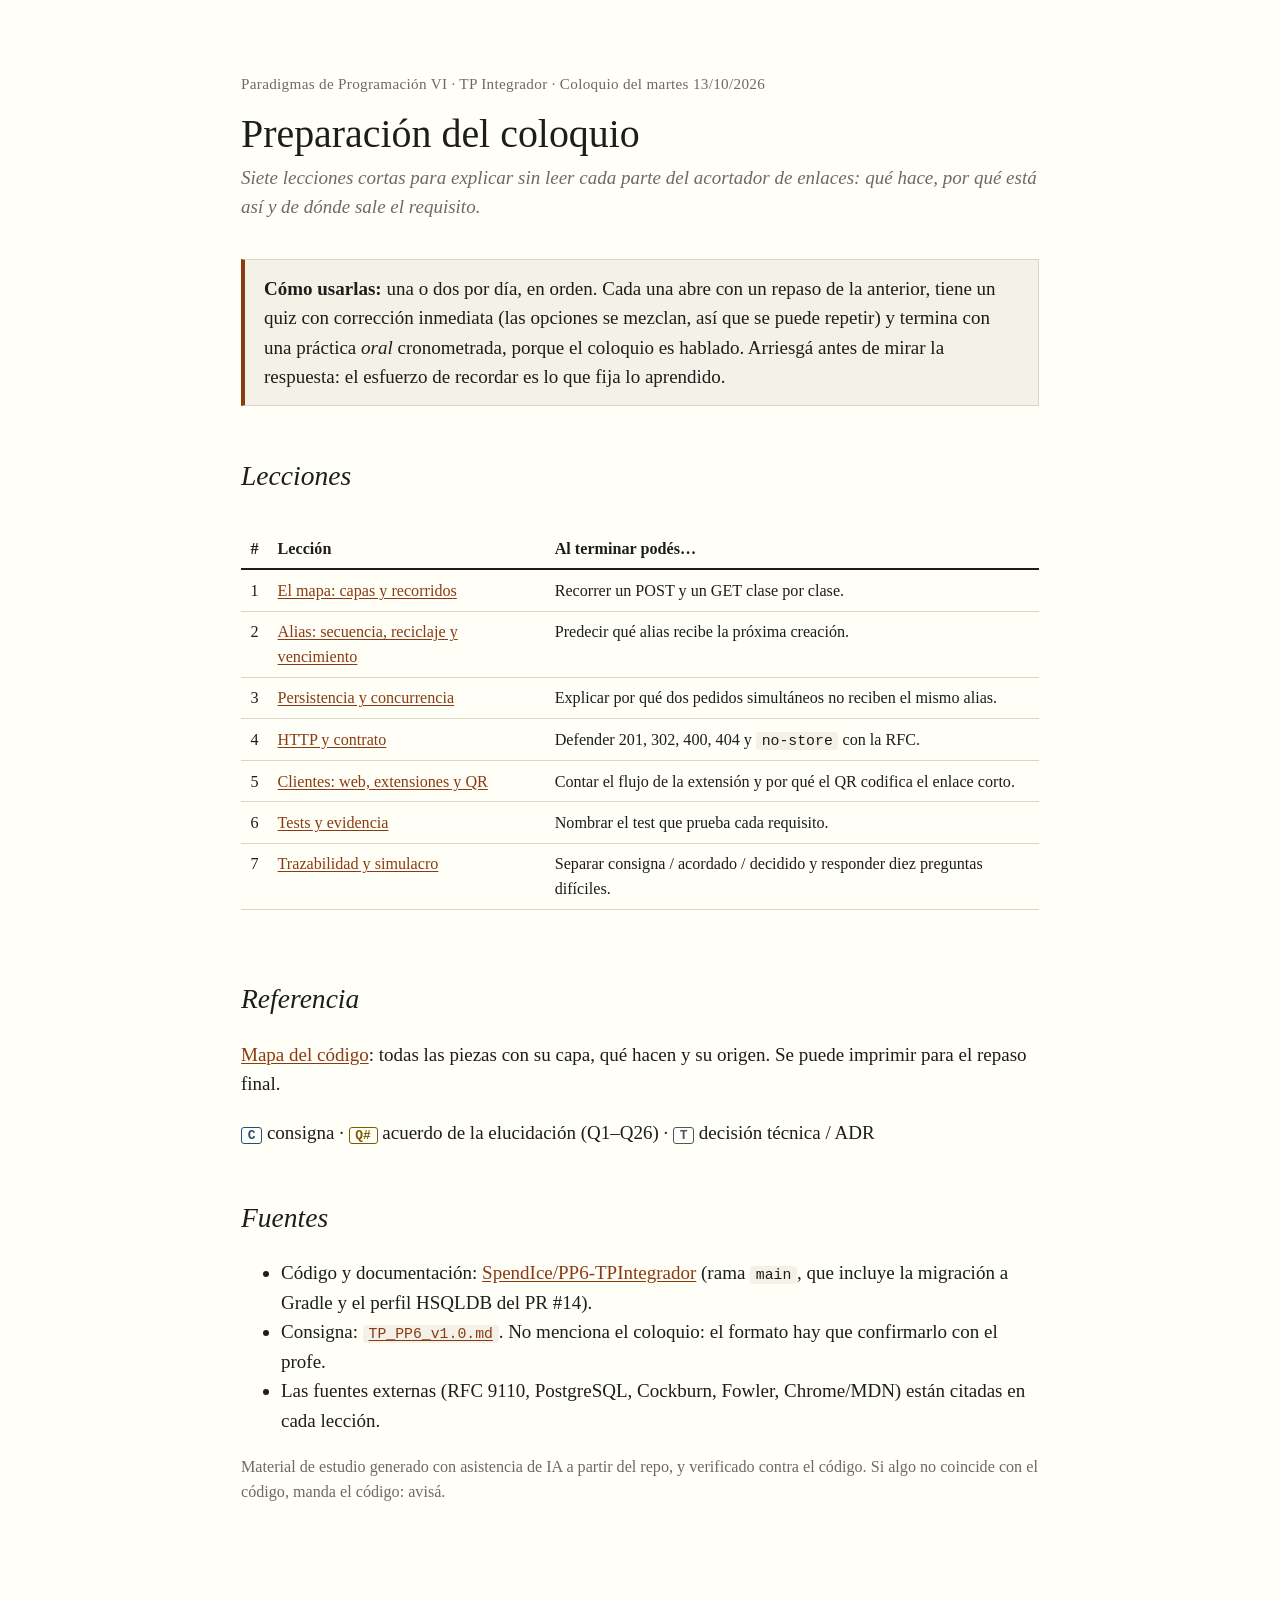
==== index.html @ 9c4c705b "docs: lecciones de preparacion del coloquio del TP Integrador" ====
<!DOCTYPE html>
<html lang="es">
<head>
<meta charset="utf-8">
<meta name="viewport" content="width=device-width, initial-scale=1">
<title>Coloquio TP Integrador</title>
<link rel="stylesheet" href="assets/curso.css">
</head>
<body>
<main>

<p class="meta">Paradigmas de Programación VI · TP Integrador · Coloquio del martes 13/10/2026</p>
<h1>Preparación del coloquio</h1>
<p class="subtitulo">Siete lecciones cortas para explicar sin leer cada parte del acortador de enlaces: qué hace,
por qué está así y de dónde sale el requisito.</p>

<div class="victoria">
  <strong>Cómo usarlas:</strong> una o dos por día, en orden. Cada una abre con un repaso de la anterior, tiene un
  quiz con corrección inmediata (las opciones se mezclan, así que se puede repetir) y termina con una práctica
  <em>oral</em> cronometrada, porque el coloquio es hablado. Arriesgá antes de mirar la respuesta: el esfuerzo de
  recordar es lo que fija lo aprendido.
</div>

<h2>Lecciones</h2>
<div class="tabla-scroll"><table>
<tr><th>#</th><th>Lección</th><th>Al terminar podés…</th></tr>
<tr><td>1</td><td><a href="lessons/0001-el-mapa-capas-y-recorridos.html">El mapa: capas y recorridos</a></td><td>Recorrer un POST y un GET clase por clase.</td></tr>
<tr><td>2</td><td><a href="lessons/0002-alias-secuencia-reciclaje-vencimiento.html">Alias: secuencia, reciclaje y vencimiento</a></td><td>Predecir qué alias recibe la próxima creación.</td></tr>
<tr><td>3</td><td><a href="lessons/0003-persistencia-y-concurrencia.html">Persistencia y concurrencia</a></td><td>Explicar por qué dos pedidos simultáneos no reciben el mismo alias.</td></tr>
<tr><td>4</td><td><a href="lessons/0004-http-y-contrato.html">HTTP y contrato</a></td><td>Defender 201, 302, 400, 404 y <code>no-store</code> con la RFC.</td></tr>
<tr><td>5</td><td><a href="lessons/0005-clientes-web-extensiones-qr.html">Clientes: web, extensiones y QR</a></td><td>Contar el flujo de la extensión y por qué el QR codifica el enlace corto.</td></tr>
<tr><td>6</td><td><a href="lessons/0006-tests-y-evidencia.html">Tests y evidencia</a></td><td>Nombrar el test que prueba cada requisito.</td></tr>
<tr><td>7</td><td><a href="lessons/0007-trazabilidad-y-simulacro.html">Trazabilidad y simulacro</a></td><td>Separar consigna / acordado / decidido y responder diez preguntas difíciles.</td></tr>
</table></div>

<h2>Referencia</h2>
<p><a href="reference/mapa-del-codigo.html">Mapa del código</a>: todas las piezas con su capa, qué hacen y su origen.
Se puede imprimir para el repaso final.</p>

<p><span class="tag c">C</span> consigna · <span class="tag q">Q#</span> acuerdo de la elucidación (Q1–Q26) ·
<span class="tag t">T</span> decisión técnica / ADR</p>

<h2>Fuentes</h2>
<ul>
  <li>Código y documentación: <a href="https://github.com/SpendIce/PP6-TPIntegrador">SpendIce/PP6-TPIntegrador</a>
  (rama <code>main</code>, que incluye la migración a Gradle y el perfil HSQLDB del PR #14).</li>
  <li>Consigna: <a href="https://github.com/SpendIce/PP6-TPIntegrador/blob/main/TP_PP6_v1.0.md"><code>TP_PP6_v1.0.md</code></a>.
  No menciona el coloquio: el formato hay que confirmarlo con el profe.</li>
  <li>Las fuentes externas (RFC 9110, PostgreSQL, Cockburn, Fowler, Chrome/MDN) están citadas en cada lección.</li>
</ul>

<p class="nota">Material de estudio generado con asistencia de IA a partir del repo, y verificado contra el código.
Si algo no coincide con el código, manda el código: avisá.</p>

</main>
</body>
</html>
---- assets/curso.css ----
/* Hoja compartida del curso: todas las lecciones y referencias la enlazan. */
:root {
  --bg: #fffff8;
  --fg: #1d1d1b;
  --muted: #6b6b63;
  --rule: #d9d6c8;
  --panel: #f4f2e8;
  --accent: #8a3b12;
  --ok: #2f6b2f;
  --ok-bg: #e5f1e0;
  --bad: #9b2226;
  --bad-bg: #f7e1df;
  --tag-c: #1f4e79;
  --tag-q: #7a5c00;
  --tag-t: #4b5563;
  --serif: "Iowan Old Style", "Palatino Linotype", Palatino, "Book Antiqua", Georgia, serif;
  --mono: "JetBrains Mono", "Fira Code", ui-monospace, Menlo, Consolas, monospace;
}
@media (prefers-color-scheme: dark) {
  :root:not([data-theme="light"]) {
    --bg: #161614;
    --fg: #e8e6dc;
    --muted: #a19f93;
    --rule: #3a3933;
    --panel: #22211d;
    --accent: #e0915c;
    --ok: #9fd39a;
    --ok-bg: #1f3320;
    --bad: #f0a3a3;
    --bad-bg: #3a1f1f;
    --tag-c: #8ab8e6;
    --tag-q: #e3c46a;
    --tag-t: #b8bec8;
  }
}

* { box-sizing: border-box; }
html { font-size: 19px; }
body {
  margin: 0;
  padding: 3rem 16px 5rem;
  background: var(--bg);
  color: var(--fg);
  font-family: var(--serif);
  line-height: 1.55;
}
main { max-width: 42rem; margin: 0 auto; }
main.ancho { max-width: 60rem; }

h1 { font-weight: 400; font-size: 2.1rem; line-height: 1.15; margin: 0 0 .3rem; }
h2 { font-weight: 400; font-style: italic; font-size: 1.45rem; margin: 2.6rem 0 .6rem; }
h3 { font-weight: 600; font-size: 1.05rem; margin: 1.6rem 0 .4rem; }
p, li { hyphens: auto; }
.subtitulo { color: var(--muted); font-style: italic; margin: 0 0 2rem; }
.meta { font-size: .8rem; color: var(--muted); letter-spacing: .02em; }
a { color: var(--accent); text-underline-offset: 2px; }
hr { border: 0; border-top: 1px solid var(--rule); margin: 2.5rem 0; }

code, pre, kbd { font-family: var(--mono); font-size: .78rem; }
code { background: var(--panel); padding: .05rem .3rem; border-radius: 3px; overflow-wrap: anywhere; }
pre {
  background: var(--panel);
  padding: .9rem 1rem;
  border-left: 3px solid var(--rule);
  overflow-x: auto;
  line-height: 1.45;
}
pre code { background: none; padding: 0; overflow-wrap: normal; }

.victoria {
  border: 1px solid var(--rule);
  border-left: 4px solid var(--accent);
  padding: .7rem 1rem;
  background: var(--panel);
}
.analogia { font-style: italic; color: var(--muted); border-left: 2px solid var(--rule); padding-left: 1rem; }
.nota { font-size: .85rem; color: var(--muted); }

/* Etiquetas de origen: consigna, respuesta Q, decisión técnica. */
.tag { font-family: var(--mono); font-size: .68rem; font-weight: 700; padding: 0 .3rem; border-radius: 3px; border: 1px solid currentColor; white-space: nowrap; }
.tag.c { color: var(--tag-c); }
.tag.q { color: var(--tag-q); }
.tag.t { color: var(--tag-t); }

/* Diagrama de capas anidadas. */
.capas { margin: 1.4rem 0; font-family: var(--mono); font-size: .74rem; }
.capa { border: 1.5px solid var(--rule); border-radius: 8px; padding: .7rem .8rem .8rem; background: var(--bg); }
.capa > .nombre { font-family: var(--serif); font-size: .95rem; font-style: italic; color: var(--accent); display: block; margin-bottom: .4rem; }
.capa > .clases { color: var(--muted); display: block; margin-bottom: .6rem; }
.capa.infra { background: var(--panel); }

/* Tablas. */
table { border-collapse: collapse; width: 100%; font-size: .85rem; margin: 1rem 0; }
th, td { text-align: left; vertical-align: top; padding: .4rem .5rem; border-bottom: 1px solid var(--rule); }
th { font-weight: 600; border-bottom: 2px solid var(--fg); }
.tabla-scroll { overflow-x: auto; }

/* Ejercicios (quiz.js, ordenar.js, oral.js). */
.ejercicio { border: 1px solid var(--rule); border-radius: 6px; padding: 1rem 1.1rem; margin: 1.2rem 0; }
.ejercicio .pregunta { margin-top: 0; font-weight: 600; }
.opciones { display: grid; gap: .45rem; }
button, .boton {
  font: inherit; font-size: .9rem; color: var(--fg); background: var(--bg);
  border: 1px solid var(--rule); border-radius: 5px; padding: .45rem .7rem;
  text-align: left; cursor: pointer;
}
button:hover:not(:disabled) { border-color: var(--accent); }
button:disabled { cursor: default; }
button.correcta { background: var(--ok-bg); border-color: var(--ok); color: var(--ok); }
button.incorrecta { background: var(--bad-bg); border-color: var(--bad); color: var(--bad); }
.devolucion { margin: .7rem 0 0; font-size: .88rem; }
.devolucion[hidden] { display: none; }
.marcador { font-family: var(--mono); font-size: .8rem; color: var(--muted); text-align: right; }

.ordenar-lista { list-style: none; padding: 0; margin: 0 0 .7rem; display: grid; gap: .35rem; }
.ordenar-lista li { display: flex; gap: .5rem; align-items: center; border: 1px solid var(--rule); border-radius: 5px; padding: .35rem .5rem; background: var(--bg); font-size: .88rem; }
.ordenar-lista li.ok { border-color: var(--ok); background: var(--ok-bg); }
.ordenar-lista li.mal { border-color: var(--bad); background: var(--bad-bg); }
.ordenar-lista .mover { padding: .1rem .45rem; font-size: .8rem; }
.ordenar-lista .texto { flex: 1; }

.oral .reloj { font-family: var(--mono); font-size: 1.6rem; margin: .4rem 0; }
details { margin: .8rem 0; }
summary { cursor: pointer; color: var(--accent); }

@media (max-width: 600px) {
  html { font-size: 17px; }
  body { padding-top: 1.5rem; }
  h1 { font-size: 1.7rem; }
}
@media print {
  body { background: #fff; color: #000; padding: 0; }
  .ejercicio button, .no-imprimir { display: none; }
  a { color: #000; }
  pre { border-left-color: #999; }
}
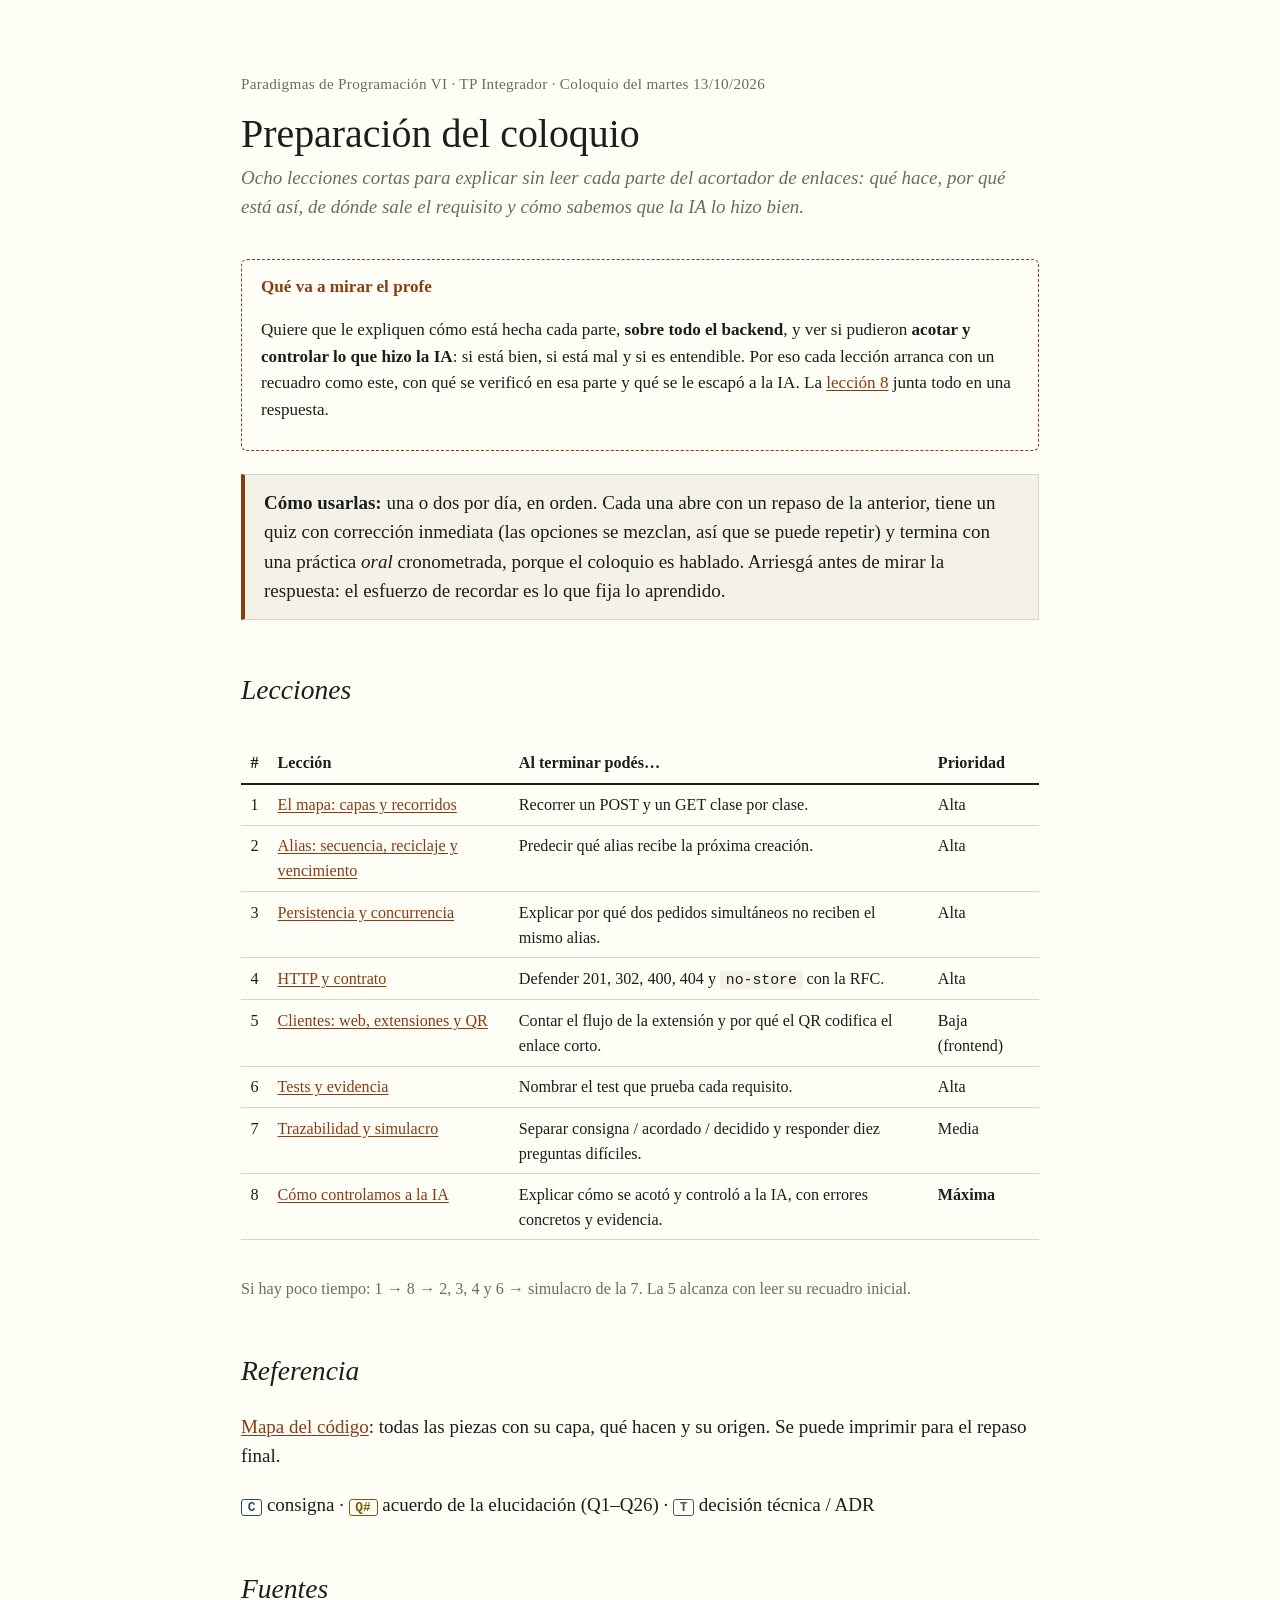
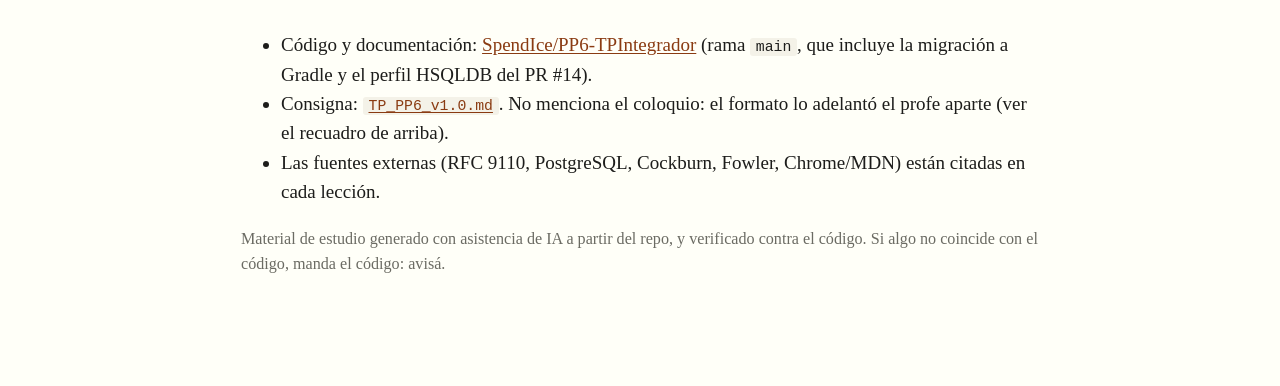
==== commit 2b8f105c: "docs: leccion 8 sobre el control de la IA y recuadros de control en cada leccion" ====
--- a/index.html
+++ b/index.html
@@ -11,8 +11,16 @@
 
 <p class="meta">Paradigmas de Programación VI · TP Integrador · Coloquio del martes 13/10/2026</p>
 <h1>Preparación del coloquio</h1>
-<p class="subtitulo">Siete lecciones cortas para explicar sin leer cada parte del acortador de enlaces: qué hace,
-por qué está así y de dónde sale el requisito.</p>
+<p class="subtitulo">Ocho lecciones cortas para explicar sin leer cada parte del acortador de enlaces: qué hace,
+por qué está así, de dónde sale el requisito y cómo sabemos que la IA lo hizo bien.</p>
+
+<div class="control">
+  <strong>Qué va a mirar el profe</strong>
+  <p>Quiere que le expliquen cómo está hecha cada parte, <strong>sobre todo el backend</strong>, y ver si pudieron
+  <strong>acotar y controlar lo que hizo la IA</strong>: si está bien, si está mal y si es entendible. Por eso cada
+  lección arranca con un recuadro como este, con qué se verificó en esa parte y qué se le escapó a la IA. La
+  <a href="lessons/0008-como-controlamos-a-la-ia.html">lección 8</a> junta todo en una respuesta.</p>
+</div>
 
 <div class="victoria">
   <strong>Cómo usarlas:</strong> una o dos por día, en orden. Cada una abre con un repaso de la anterior, tiene un
@@ -23,15 +31,18 @@
 
 <h2>Lecciones</h2>
 <div class="tabla-scroll"><table>
-<tr><th>#</th><th>Lección</th><th>Al terminar podés…</th></tr>
-<tr><td>1</td><td><a href="lessons/0001-el-mapa-capas-y-recorridos.html">El mapa: capas y recorridos</a></td><td>Recorrer un POST y un GET clase por clase.</td></tr>
-<tr><td>2</td><td><a href="lessons/0002-alias-secuencia-reciclaje-vencimiento.html">Alias: secuencia, reciclaje y vencimiento</a></td><td>Predecir qué alias recibe la próxima creación.</td></tr>
-<tr><td>3</td><td><a href="lessons/0003-persistencia-y-concurrencia.html">Persistencia y concurrencia</a></td><td>Explicar por qué dos pedidos simultáneos no reciben el mismo alias.</td></tr>
-<tr><td>4</td><td><a href="lessons/0004-http-y-contrato.html">HTTP y contrato</a></td><td>Defender 201, 302, 400, 404 y <code>no-store</code> con la RFC.</td></tr>
-<tr><td>5</td><td><a href="lessons/0005-clientes-web-extensiones-qr.html">Clientes: web, extensiones y QR</a></td><td>Contar el flujo de la extensión y por qué el QR codifica el enlace corto.</td></tr>
-<tr><td>6</td><td><a href="lessons/0006-tests-y-evidencia.html">Tests y evidencia</a></td><td>Nombrar el test que prueba cada requisito.</td></tr>
-<tr><td>7</td><td><a href="lessons/0007-trazabilidad-y-simulacro.html">Trazabilidad y simulacro</a></td><td>Separar consigna / acordado / decidido y responder diez preguntas difíciles.</td></tr>
+<tr><th>#</th><th>Lección</th><th>Al terminar podés…</th><th>Prioridad</th></tr>
+<tr><td>1</td><td><a href="lessons/0001-el-mapa-capas-y-recorridos.html">El mapa: capas y recorridos</a></td><td>Recorrer un POST y un GET clase por clase.</td><td>Alta</td></tr>
+<tr><td>2</td><td><a href="lessons/0002-alias-secuencia-reciclaje-vencimiento.html">Alias: secuencia, reciclaje y vencimiento</a></td><td>Predecir qué alias recibe la próxima creación.</td><td>Alta</td></tr>
+<tr><td>3</td><td><a href="lessons/0003-persistencia-y-concurrencia.html">Persistencia y concurrencia</a></td><td>Explicar por qué dos pedidos simultáneos no reciben el mismo alias.</td><td>Alta</td></tr>
+<tr><td>4</td><td><a href="lessons/0004-http-y-contrato.html">HTTP y contrato</a></td><td>Defender 201, 302, 400, 404 y <code>no-store</code> con la RFC.</td><td>Alta</td></tr>
+<tr><td>5</td><td><a href="lessons/0005-clientes-web-extensiones-qr.html">Clientes: web, extensiones y QR</a></td><td>Contar el flujo de la extensión y por qué el QR codifica el enlace corto.</td><td>Baja (frontend)</td></tr>
+<tr><td>6</td><td><a href="lessons/0006-tests-y-evidencia.html">Tests y evidencia</a></td><td>Nombrar el test que prueba cada requisito.</td><td>Alta</td></tr>
+<tr><td>7</td><td><a href="lessons/0007-trazabilidad-y-simulacro.html">Trazabilidad y simulacro</a></td><td>Separar consigna / acordado / decidido y responder diez preguntas difíciles.</td><td>Media</td></tr>
+<tr><td>8</td><td><a href="lessons/0008-como-controlamos-a-la-ia.html">Cómo controlamos a la IA</a></td><td>Explicar cómo se acotó y controló a la IA, con errores concretos y evidencia.</td><td><strong>Máxima</strong></td></tr>
 </table></div>
+
+<p class="nota">Si hay poco tiempo: 1 → 8 → 2, 3, 4 y 6 → simulacro de la 7. La 5 alcanza con leer su recuadro inicial.</p>
 
 <h2>Referencia</h2>
 <p><a href="reference/mapa-del-codigo.html">Mapa del código</a>: todas las piezas con su capa, qué hacen y su origen.
@@ -45,7 +56,7 @@
   <li>Código y documentación: <a href="https://github.com/SpendIce/PP6-TPIntegrador">SpendIce/PP6-TPIntegrador</a>
   (rama <code>main</code>, que incluye la migración a Gradle y el perfil HSQLDB del PR #14).</li>
   <li>Consigna: <a href="https://github.com/SpendIce/PP6-TPIntegrador/blob/main/TP_PP6_v1.0.md"><code>TP_PP6_v1.0.md</code></a>.
-  No menciona el coloquio: el formato hay que confirmarlo con el profe.</li>
+  No menciona el coloquio: el formato lo adelantó el profe aparte (ver el recuadro de arriba).</li>
   <li>Las fuentes externas (RFC 9110, PostgreSQL, Cockburn, Fowler, Chrome/MDN) están citadas en cada lección.</li>
 </ul>
 
--- a/assets/curso.css
+++ b/assets/curso.css
@@ -73,6 +73,16 @@
   padding: .7rem 1rem;
   background: var(--panel);
 }
+/* Recuadro «Control de la IA»: qué verificar en cada parte y con qué evidencia. */
+.control {
+  border: 1px dashed var(--accent);
+  border-radius: 6px;
+  padding: .7rem 1rem .5rem;
+  margin: 1.2rem 0;
+  font-size: .9rem;
+}
+.control > strong:first-child { color: var(--accent); display: block; margin-bottom: .3rem; }
+.control ul { margin: .3rem 0; padding-left: 1.2rem; }
 .analogia { font-style: italic; color: var(--muted); border-left: 2px solid var(--rule); padding-left: 1rem; }
 .nota { font-size: .85rem; color: var(--muted); }
 
